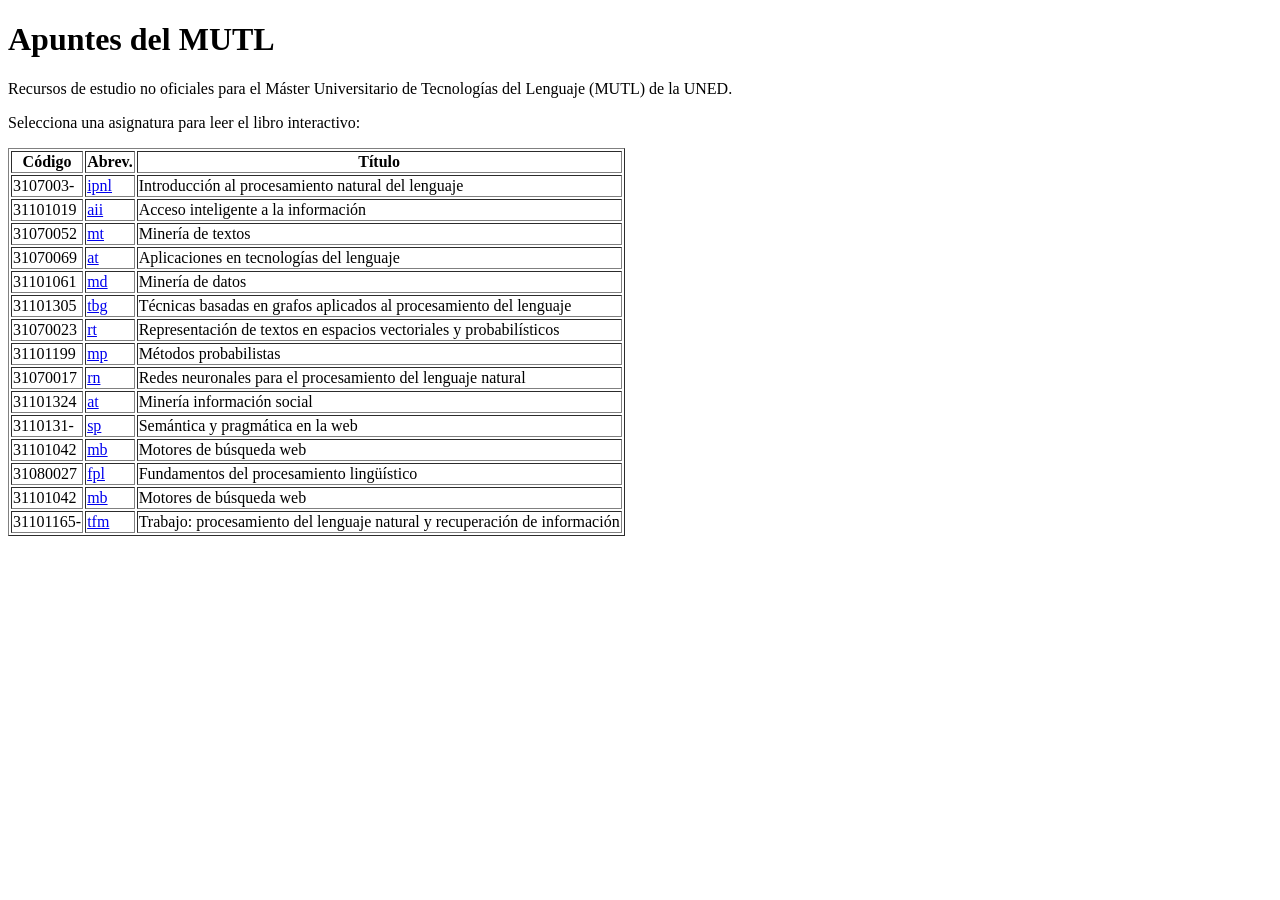
==== index.html @ e56ba247 "Versión inicial" ====
<!--
SPDX-FileCopyrightText: 2026 Colaboradores de apuntes-mutl-uned

SPDX-License-Identifier: CC-BY-4.0
-->

<!DOCTYPE html>
<html lang="es">
<head>
    <meta charset="UTF-8">
    <title>Máster universitario de tecnologías del lenguaje - UNED</title>
</head>
<body>
    <h1>Apuntes del MUTL</h1>
    <p>Recursos de estudio no oficiales para el Máster Universitario de Tecnologías del Lenguaje (MUTL) de la UNED.</p>
    <p>Selecciona una asignatura para leer el libro interactivo:</p>
    
    <table border="1">
      <thead>
        <tr>
          <th>Código</th>
          <th>Abrev.</th>
          <th>Título</th>
        </tr>
      </thead>
      <tbody>
        <tr>
          <td>3107003-</td>
          <td><a href="ipnl/">ipnl</a></td>
          <td>Introducción al procesamiento natural del lenguaje</td>
        </tr>
        <tr>
          <td>31101019</td>
          <td><a href="aii/">aii</a></td>
          <td>Acceso inteligente a la información</td>
        </tr>
        <tr>
          <td>31070052</td>
          <td><a href="mt/">mt</a></td>
          <td>Minería de textos</td>
        </tr>     
        <tr>
          <td>31070069</td>
          <td><a href="at/">at</a></td>
          <td>Aplicaciones en tecnologías del lenguaje</td>
        </tr>
                <tr>
          <td>31101061</td>
          <td><a href="md/">md</a></td>
          <td>Minería de datos</td>
        </tr>
                <tr>
          <td>31101305</td>
          <td><a href="tbg/">tbg</a></td>
          <td>Técnicas basadas en grafos aplicados al procesamiento del lenguaje</td>
        </tr>
                <tr>
          <td>31070023</td>
          <td><a href="rt/">rt</a></td>
          <td>Representación de textos en espacios vectoriales y probabilísticos</td>
        </tr>
                <tr>
          <td>31101199</td>
          <td><a href="mp/">mp</a></td>
          <td>Métodos probabilistas</td>
        </tr>
                <tr>
          <td>31070017</td>
          <td><a href="rn/">rn</a></td>
          <td>Redes neuronales para el procesamiento del lenguaje natural</td>
        </tr>
                <tr>
          <td>31101324</td>
          <td><a href="at/">at</a></td>
          <td>Minería información social</td>
        </tr>
        <tr>
          <td>3110131-</td>
          <td><a href="sp/">sp</a></td>
          <td>Semántica y pragmática en la web</td>
        </tr>
        <tr>
          <td>31101042</td>
          <td><a href="mb/">mb</a></td>
          <td>Motores de búsqueda web</td>
        </tr>
        <tr>
          <td>31080027</td>
          <td><a href="fpl/">fpl</a></td>
          <td>Fundamentos del procesamiento lingüístico</td>
        </tr>  
        <tr>
          <td>31101042</td>
          <td><a href="mb/">mb</a></td>
          <td>Motores de búsqueda web</td>
        </tr>
        <tr>
          <td>31101165-</td>
          <td><a href="tfm/">tfm</a></td>
          <td>Trabajo: procesamiento del lenguaje natural y recuperación de información</td>
        </tr>
      </tbody>
    </table>
</body>
</html>
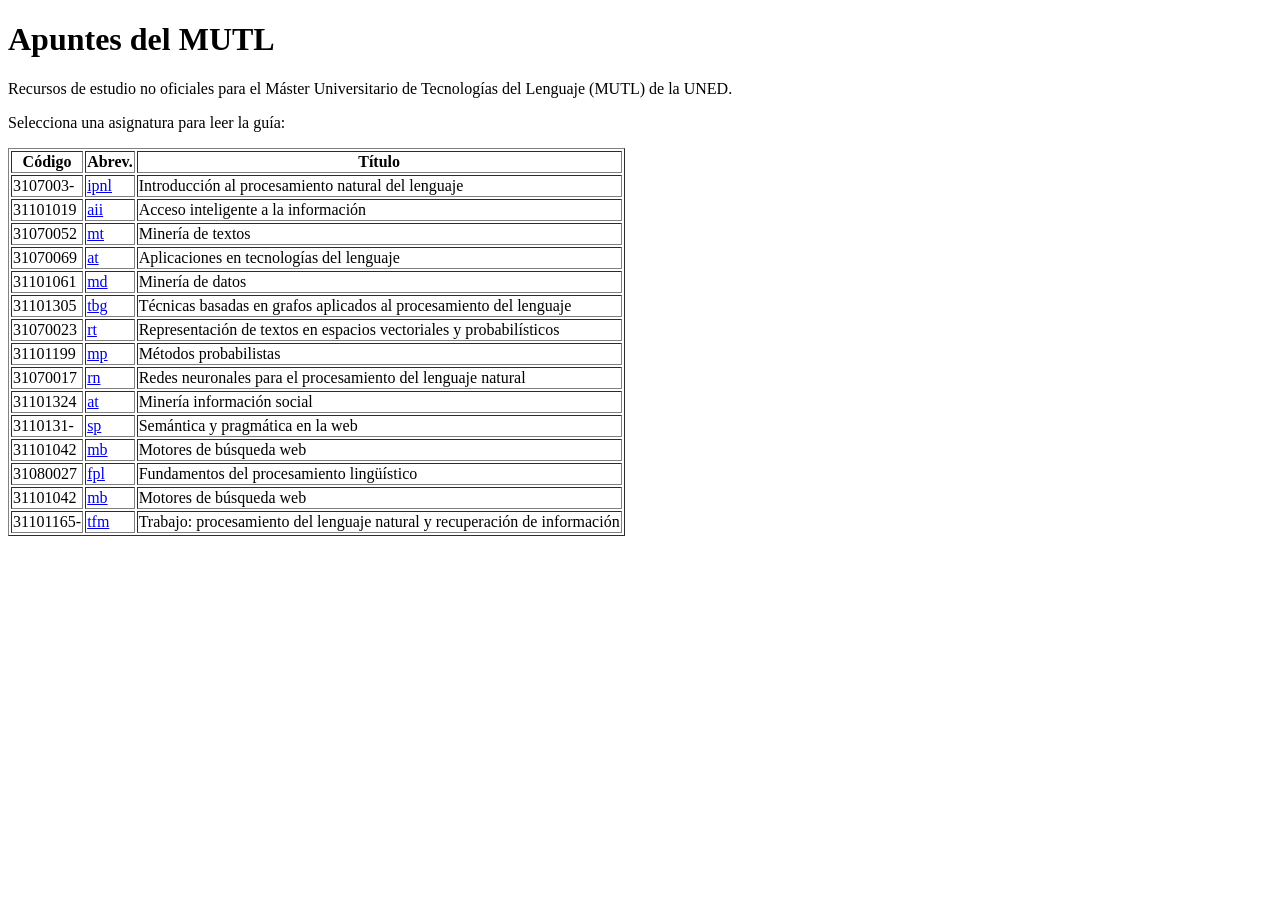
==== commit bdd2df4b: "Asignaturas" ====
--- a/index.html
+++ b/index.html
@@ -13,7 +13,7 @@
 <body>
     <h1>Apuntes del MUTL</h1>
     <p>Recursos de estudio no oficiales para el Máster Universitario de Tecnologías del Lenguaje (MUTL) de la UNED.</p>
-    <p>Selecciona una asignatura para leer el libro interactivo:</p>
+    <p>Selecciona una asignatura para leer la guía:</p>
     
     <table border="1">
       <thead>
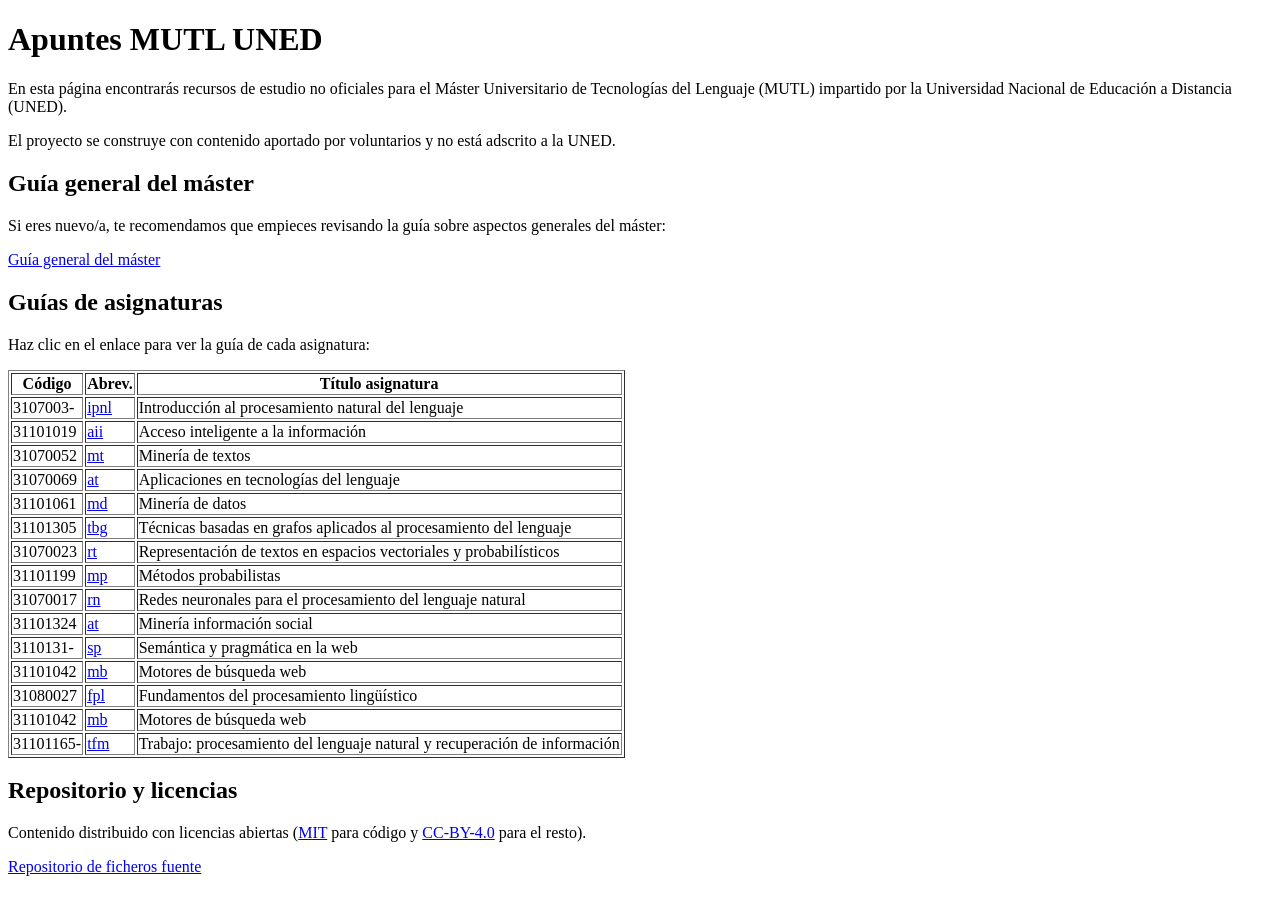
==== commit a42da875: "master y repositorio" ====
--- a/index.html
+++ b/index.html
@@ -11,16 +11,25 @@
     <title>Máster universitario de tecnologías del lenguaje - UNED</title>
 </head>
 <body>
-    <h1>Apuntes del MUTL</h1>
-    <p>Recursos de estudio no oficiales para el Máster Universitario de Tecnologías del Lenguaje (MUTL) de la UNED.</p>
-    <p>Selecciona una asignatura para leer la guía:</p>
+    <h1>Apuntes MUTL UNED</h1>
+    <p>En esta página encontrarás recursos de estudio no oficiales para el Máster Universitario de Tecnologías del Lenguaje (MUTL) impartido por la Universidad Nacional de Educación a Distancia (UNED).</p>
+    <p>El proyecto se construye con contenido aportado por voluntarios y no está adscrito a la UNED.</p>
+    
+    <h2>Guía general del máster</h2>
+    
+    <p>Si eres nuevo/a, te recomendamos que empieces revisando la guía sobre aspectos generales del máster:</p>
+    <p><a href="master/">Guía general del máster</a></p>
+    
+    <h2>Guías de asignaturas</h2>
+    
+    <p>Haz clic en el enlace para ver la guía de cada asignatura:</p>
     
     <table border="1">
       <thead>
         <tr>
           <th>Código</th>
           <th>Abrev.</th>
-          <th>Título</th>
+          <th>Título asignatura</th>
         </tr>
       </thead>
       <tbody>
@@ -44,32 +53,32 @@
           <td><a href="at/">at</a></td>
           <td>Aplicaciones en tecnologías del lenguaje</td>
         </tr>
-                <tr>
+        <tr>
           <td>31101061</td>
           <td><a href="md/">md</a></td>
           <td>Minería de datos</td>
         </tr>
-                <tr>
+        <tr>
           <td>31101305</td>
           <td><a href="tbg/">tbg</a></td>
           <td>Técnicas basadas en grafos aplicados al procesamiento del lenguaje</td>
         </tr>
-                <tr>
+        <tr>
           <td>31070023</td>
           <td><a href="rt/">rt</a></td>
           <td>Representación de textos en espacios vectoriales y probabilísticos</td>
         </tr>
-                <tr>
+        <tr>
           <td>31101199</td>
           <td><a href="mp/">mp</a></td>
           <td>Métodos probabilistas</td>
         </tr>
-                <tr>
+        <tr>
           <td>31070017</td>
           <td><a href="rn/">rn</a></td>
           <td>Redes neuronales para el procesamiento del lenguaje natural</td>
         </tr>
-                <tr>
+        <tr>
           <td>31101324</td>
           <td><a href="at/">at</a></td>
           <td>Minería información social</td>
@@ -101,5 +110,12 @@
         </tr>
       </tbody>
     </table>
+    
+    <h2>Repositorio y licencias</h2>
+    
+    Contenido distribuido con licencias abiertas (<a href="https://mit-license.org/" target="_blank">MIT</a> para código y <a href="https://creativecommons.org/licenses/by/4.0/deed.es" target="_blank">CC-BY-4.0</a>   para el resto).
+    
+    <p><a href="https://github.com/pmgallardo/apuntes-mutl-uned" target="_blank">Repositorio de ficheros fuente</a></p>
+    
 </body>
 </html>
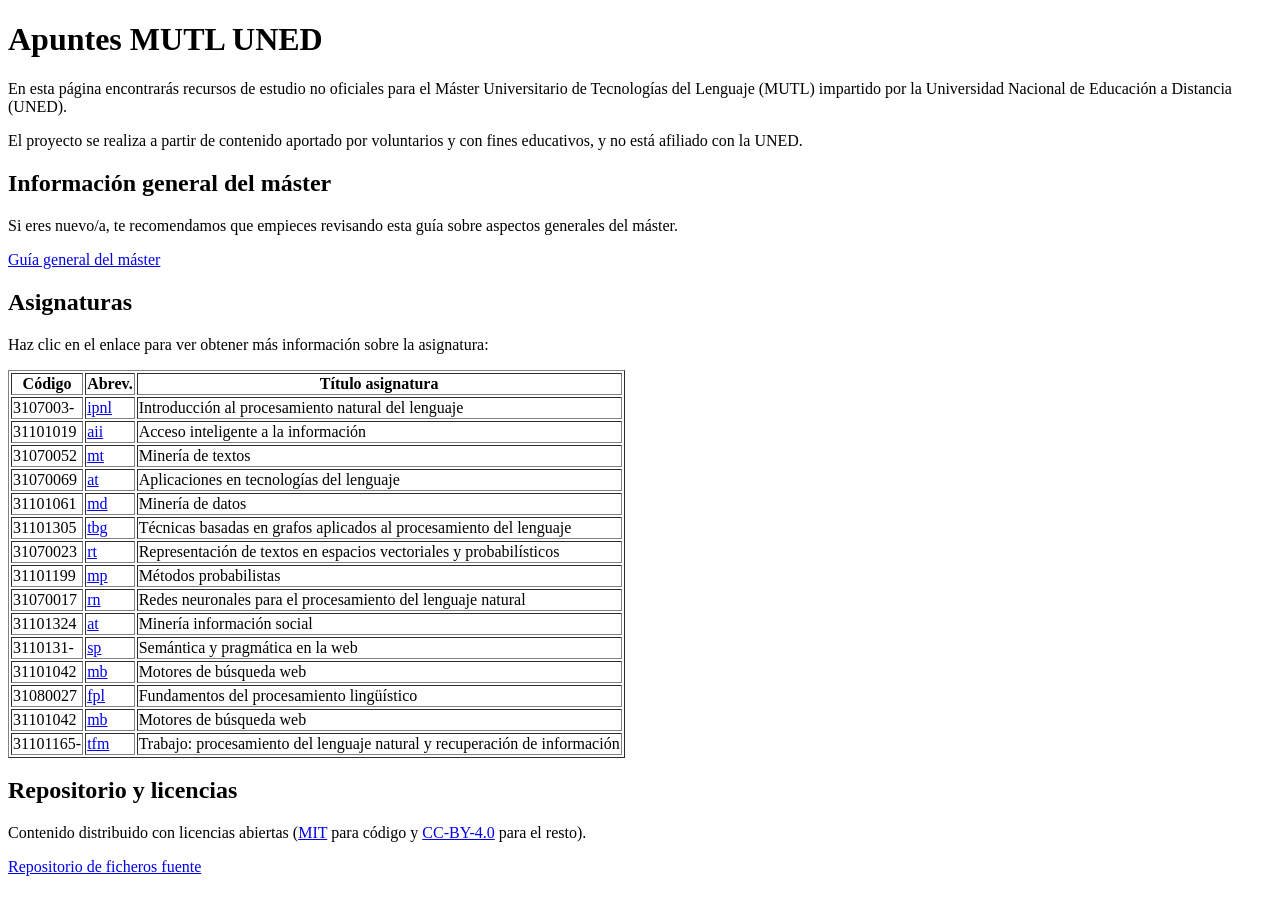
==== commit a5e8704f: "Licencia y título" ====
--- a/index.html
+++ b/index.html
@@ -1,28 +1,28 @@
 <!--
 SPDX-FileCopyrightText: 2026 Colaboradores de apuntes-mutl-uned
 
-SPDX-License-Identifier: CC-BY-4.0
+SPDX-License-Identifier: MIT
 -->
 
 <!DOCTYPE html>
 <html lang="es">
 <head>
     <meta charset="UTF-8">
-    <title>Máster universitario de tecnologías del lenguaje - UNED</title>
+    <title>Apuntes MUTL UNED</title>
 </head>
 <body>
     <h1>Apuntes MUTL UNED</h1>
     <p>En esta página encontrarás recursos de estudio no oficiales para el Máster Universitario de Tecnologías del Lenguaje (MUTL) impartido por la Universidad Nacional de Educación a Distancia (UNED).</p>
-    <p>El proyecto se construye con contenido aportado por voluntarios y no está adscrito a la UNED.</p>
+    <p>El proyecto se realiza a partir de contenido aportado por voluntarios y con fines educativos, y no está afiliado con la UNED.</p>
     
-    <h2>Guía general del máster</h2>
+    <h2>Información general del máster</h2>
     
-    <p>Si eres nuevo/a, te recomendamos que empieces revisando la guía sobre aspectos generales del máster:</p>
+    <p>Si eres nuevo/a, te recomendamos que empieces revisando esta guía sobre aspectos generales del máster.</p>
     <p><a href="master/">Guía general del máster</a></p>
     
-    <h2>Guías de asignaturas</h2>
+    <h2>Asignaturas</h2>
     
-    <p>Haz clic en el enlace para ver la guía de cada asignatura:</p>
+    <p>Haz clic en el enlace para ver obtener más información sobre la asignatura:</p>
     
     <table border="1">
       <thead>
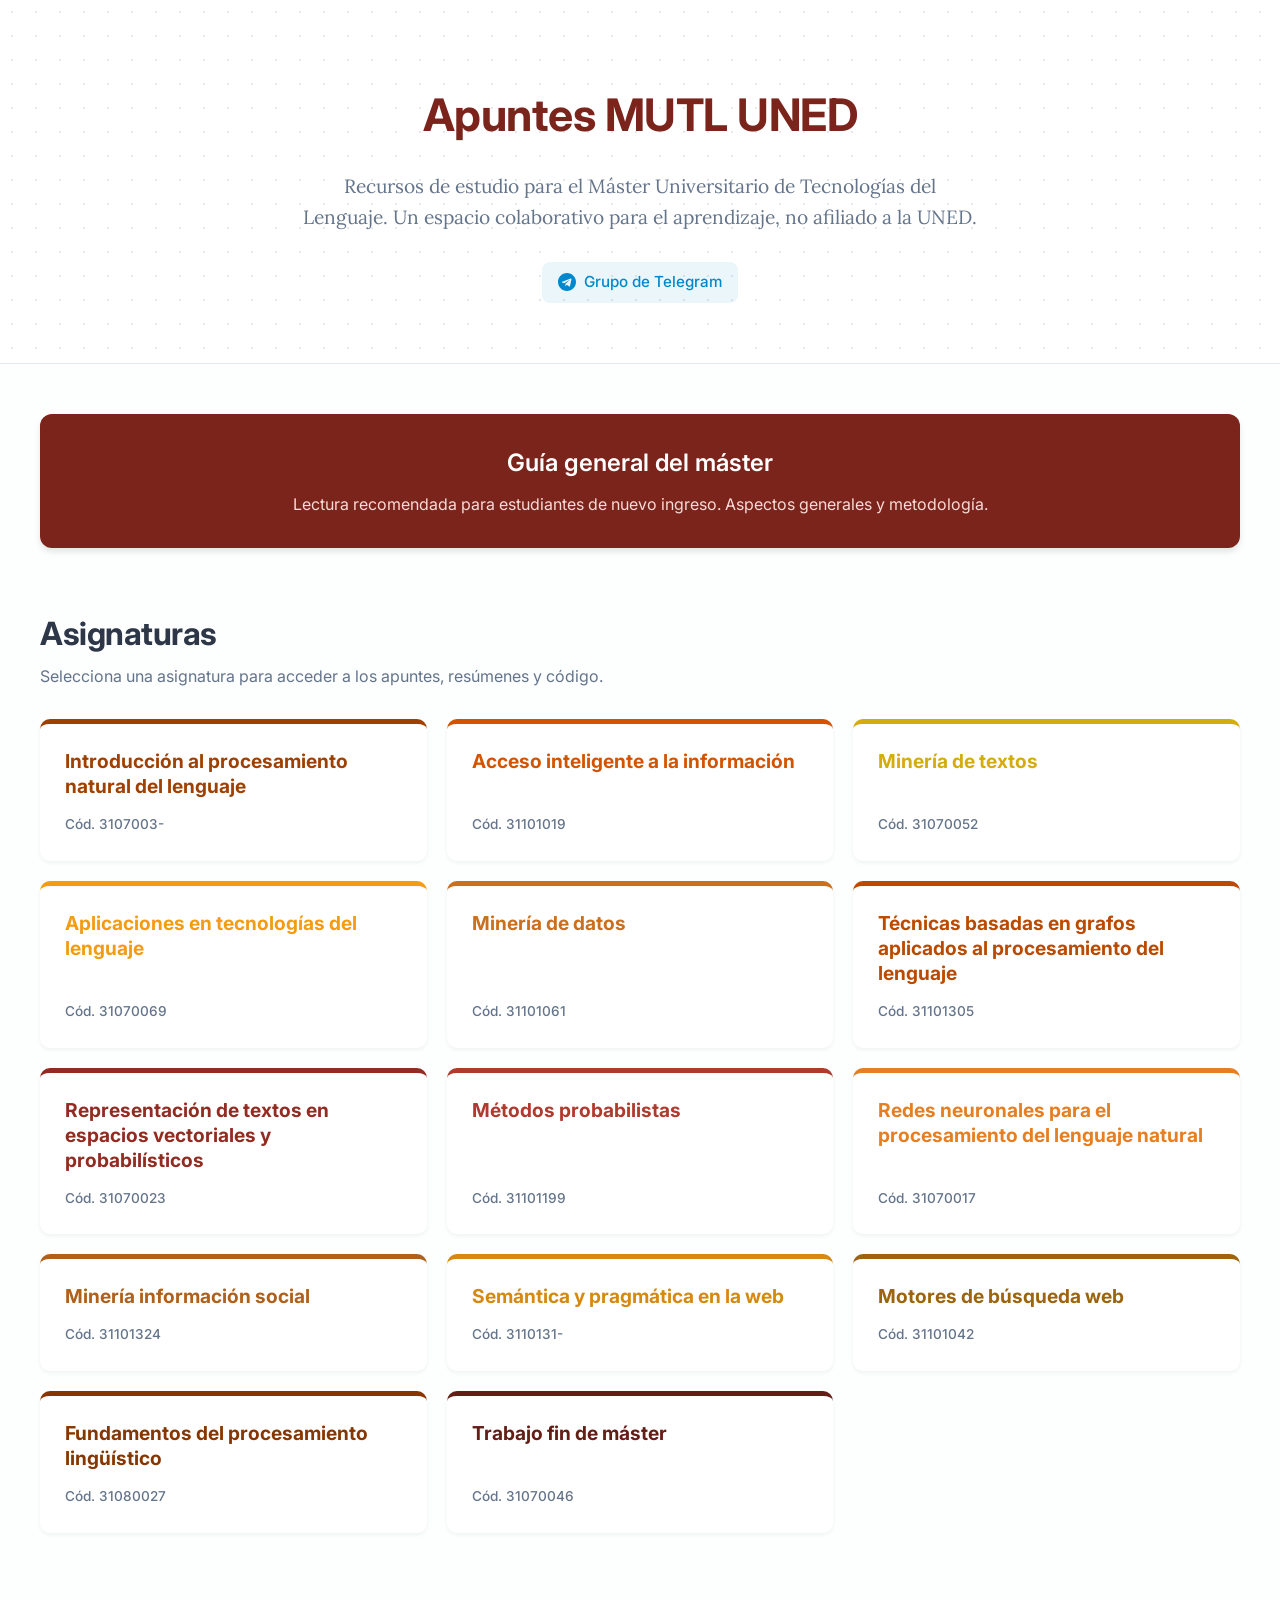
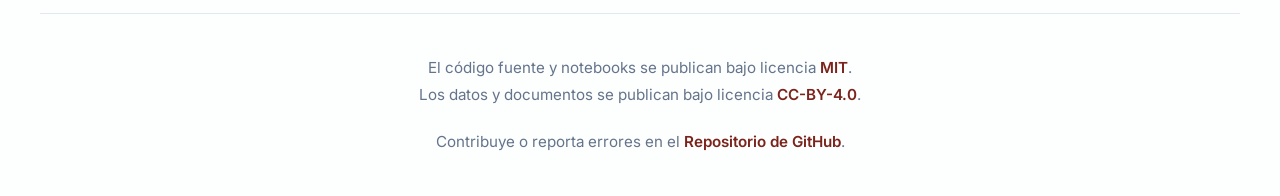
==== commit 07e27b69: "Fichero renombrado" ====
--- a/index.html
+++ b/index.html
@@ -1,121 +1,389 @@
+
 <!--
 SPDX-FileCopyrightText: 2026 Colaboradores de apuntes-mutl-uned
-
 SPDX-License-Identifier: MIT
 -->
-
 <!DOCTYPE html>
 <html lang="es">
 <head>
     <meta charset="UTF-8">
+    <meta name="viewport" content="width=device-width, initial-scale=1.0">
     <title>Apuntes MUTL UNED</title>
+    
+    <link rel="preconnect" href="https://fonts.googleapis.com">
+    <link rel="preconnect" href="https://fonts.gstatic.com" crossorigin>
+    <link href="https://fonts.googleapis.com/css2?family=Inter:wght@400;500;600;700&family=Lora:ital,wght@0,400;0,600;1,400&display=swap" rel="stylesheet">
+
+    <style>
+        /* =========================================
+           PALETA DE COLORES (Gama Cálidos/Tierras)
+           ========================================= */
+        :root {
+            --color-master: #7B241C; /* Granate principal */
+            
+            --color-ipnl:   #A04000; /* Terracota */
+            --color-aii:    #D35400; /* Naranja Quemado */
+            --color-mt:     #D4AC0D; /* Ocre */
+            --color-at:     #F39C12; /* Ámbar */
+            --color-md:     #CA6F1E; /* Bronce */
+            --color-tbg:    #BA4A00; /* Rojizo */
+            --color-rt:     #922B21; /* Rojo oscuro */
+            --color-mp:     #B03A2E; /* Rojo óxido */
+            --color-rn:     #E67E22; /* Zanahoria */
+            --color-mis:    #AF601A; /* Marrón cálido */
+            --color-sp:     #D68910; /* Miel */
+            --color-mb:     #9C640C; /* Dorado oscuro */
+            --color-fpl:    #873600; /* Caoba */
+            --color-tfm:    #641E16; /* Granate muy oscuro */
+
+            --bg-page: #FDFEFE;
+            --text-main: #2D3748;
+            --text-muted: #64748B;
+            --telegram-blue: #0088cc;
+        }
+
+        /* =========================================
+           ESTILOS BASE
+           ========================================= */
+        body {
+            font-family: 'Lora', serif;
+            background-color: var(--bg-page);
+            color: var(--text-main);
+            line-height: 1.6;
+            margin: 0;
+            padding: 0;
+        }
+
+        h1, h2, h3, h4, .ui-text {
+            font-family: 'Inter', sans-serif;
+        }
+
+        a { text-decoration: none; }
+
+        .container {
+            max-width: 1200px;
+            margin: 0 auto;
+            padding: 0 20px 40px 20px;
+        }
+
+        /* =========================================
+           CABECERA TIPO "HERO"
+           ========================================= */
+        .hero {
+            background-color: #ffffff;
+            background-image: radial-gradient(#E5E7EB 1px, transparent 1px);
+            background-size: 24px 24px;
+            padding: 80px 20px 60px 20px;
+            text-align: center;
+            border-bottom: 1px solid #E2E8F0;
+            margin-bottom: 50px;
+        }
+
+        .hero h1 {
+            color: var(--color-master);
+            font-size: 2.8rem;
+            margin: 0 0 15px 0;
+            letter-spacing: -0.5px;
+            font-weight: 700;
+        }
+
+        .intro-text {
+            max-width: 800px;
+            margin: 0 auto 30px auto;
+            font-size: 1.2rem;
+            color: var(--text-muted);
+            text-wrap: balance;
+        }
+
+        /* Botón Telegram Secundario */
+        .link-telegram {
+            display: inline-flex;
+            align-items: center;
+            gap: 8px;
+            color: var(--telegram-blue);
+            font-family: 'Inter', sans-serif;
+            font-weight: 500;
+            font-size: 0.95rem;
+            padding: 8px 16px;
+            border-radius: 8px;
+            background: rgba(0, 136, 204, 0.08);
+            transition: background 0.2s, color 0.2s;
+        }
+
+        .link-telegram:hover {
+            background: rgba(0, 136, 204, 0.15);
+            color: #006699;
+        }
+
+        .link-telegram svg {
+            width: 18px;
+            height: 18px;
+            fill: currentColor;
+        }
+
+        /* =========================================
+           GUÍA DEL MÁSTER
+           ========================================= */
+        .master-card {
+            background: var(--color-master);
+            color: white;
+            border-radius: 12px;
+            padding: 30px;
+            text-align: center;
+            margin-bottom: 60px;
+            box-shadow: 0 4px 6px rgba(0,0,0,0.1);
+            transition: transform 0.2s;
+            display: block;
+        }
+        
+        .master-card:hover { transform: translateY(-5px); }
+        .master-card h2 { color: white; margin: 0 0 10px 0; font-weight: 600; }
+        .master-card p { margin: 0; color: #FADBD8; font-family: 'Inter', sans-serif; }
+
+        /* =========================================
+           GRID Y SEPARADORES
+           ========================================= */
+        .section-header {
+            margin-bottom: 30px;
+        }
+
+        .section-header h2 {
+            color: var(--text-main);
+            font-size: 2rem;
+            margin-bottom: 5px;
+            font-weight: 700;
+            letter-spacing: -0.5px;
+        }
+
+        .section-header p {
+            color: var(--text-muted);
+            margin: 0;
+            font-family: 'Inter', sans-serif;
+        }
+
+        .grid {
+            display: grid;
+            grid-template-columns: repeat(auto-fill, minmax(320px, 1fr));
+            gap: 20px;
+        }
+
+        /* =========================================
+           TARJETAS DE ASIGNATURA
+           ========================================= */
+        .card {
+            background: white;
+            border-radius: 10px;
+            padding: 25px;
+            border-top: 5px solid; 
+            box-shadow: 0 2px 4px rgba(0,0,0,0.05);
+            transition: transform 0.2s, box-shadow 0.2s;
+            display: flex;
+            flex-direction: column;
+        }
+
+        .card:hover {
+            transform: translateY(-5px);
+            box-shadow: 0 10px 15px rgba(0,0,0,0.1);
+        }
+
+        .card.ipnl { border-color: var(--color-ipnl); } .card.ipnl h3 { color: var(--color-ipnl); }
+        .card.aii { border-color: var(--color-aii); } .card.aii h3 { color: var(--color-aii); }
+        .card.mt { border-color: var(--color-mt); } .card.mt h3 { color: var(--color-mt); }
+        .card.at { border-color: var(--color-at); } .card.at h3 { color: var(--color-at); }
+        .card.md { border-color: var(--color-md); } .card.md h3 { color: var(--color-md); }
+        .card.tbg { border-color: var(--color-tbg); } .card.tbg h3 { color: var(--color-tbg); }
+        .card.rt { border-color: var(--color-rt); } .card.rt h3 { color: var(--color-rt); }
+        .card.mp { border-color: var(--color-mp); } .card.mp h3 { color: var(--color-mp); }
+        .card.rn { border-color: var(--color-rn); } .card.rn h3 { color: var(--color-rn); }
+        .card.mis { border-color: var(--color-mis); } .card.mis h3 { color: var(--color-mis); }
+        .card.sp { border-color: var(--color-sp); } .card.sp h3 { color: var(--color-sp); }
+        .card.mb { border-color: var(--color-mb); } .card.mb h3 { color: var(--color-mb); }
+        .card.fpl { border-color: var(--color-fpl); } .card.fpl h3 { color: var(--color-fpl); }
+        .card.tfm { border-color: var(--color-tfm); } .card.tfm h3 { color: var(--color-tfm); }
+
+        .card h3 {
+            margin: 0 0 15px 0;
+            font-size: 1.2rem;
+            line-height: 1.3;
+        }
+
+        .card-meta {
+            margin-top: auto;
+            display: flex;
+            justify-content: space-between;
+            font-family: 'Inter', sans-serif;
+            font-size: 0.85rem;
+            color: var(--text-muted);
+            font-weight: 500;
+        }
+
+        /* =========================================
+           FOOTER Y LICENCIAS
+           ========================================= */
+        footer {
+            margin-top: 80px;
+            padding-top: 40px;
+            border-top: 1px solid #E2E8F0;
+            text-align: center;
+            font-family: 'Inter', sans-serif;
+            font-size: 0.95rem;
+            color: var(--text-muted);
+            line-height: 1.8;
+        }
+
+        footer a { 
+            color: var(--color-master); 
+            font-weight: 600; 
+            text-decoration: underline; 
+            text-decoration-color: transparent; 
+            transition: text-decoration-color 0.2s;
+        }
+        
+        footer a:hover { 
+            text-decoration-color: var(--color-master); 
+        }
+        
+        .footer-licenses { margin-bottom: 20px; }
+    </style>
 </head>
 <body>
+
+<header class="hero">
     <h1>Apuntes MUTL UNED</h1>
-    <p>En esta página encontrarás recursos de estudio no oficiales para el Máster Universitario de Tecnologías del Lenguaje (MUTL) impartido por la Universidad Nacional de Educación a Distancia (UNED).</p>
-    <p>El proyecto se realiza a partir de contenido aportado por voluntarios y con fines educativos, y no está afiliado con la UNED.</p>
+    <div class="intro-text">
+        <p>Recursos de estudio para el Máster Universitario de Tecnologías del Lenguaje. Un espacio colaborativo para el aprendizaje, no afiliado a la UNED.</p>
+    </div>
+    <a href="t.me" target="_blank" class="link-telegram">
+        <svg viewBox="0 0 24 24">
+            <path d="M12 0C5.373 0 0 5.373 0 12s5.373 12 12 12 12-5.373 12-12S18.627 0 12 0zm5.894 8.221l-1.97 9.28c-.145.658-.537.818-1.084.508l-3-2.21-1.446 1.394c-.14.18-.357.295-.6.295-.002 0-.003 0-.005 0l.213-3.054 5.56-5.022c.24-.213-.054-.334-.373-.121l-6.869 4.326-2.96-.924c-.64-.203-.658-.64.135-.954l11.566-4.458c.538-.196 1.006.128.832.94z"/>
+        </svg>
+        Grupo de Telegram
+    </a>
+</header>
+
+<div class="container">
+
+    <a href="master/" class="master-card ui-text">
+        <h2>Guía general del máster</h2>
+        <p>Lectura recomendada para estudiantes de nuevo ingreso. Aspectos generales y metodología.</p>
+    </a>
+
+    <div class="section-header">
+        <h2>Asignaturas</h2>
+        <p>Selecciona una asignatura para acceder a los apuntes, resúmenes y código.</p>
+    </div>
     
-    <h2>Información general del máster</h2>
-    
-    <p>Si eres nuevo/a, te recomendamos que empieces revisando esta guía sobre aspectos generales del máster.</p>
-    <p><a href="master/">Guía general del máster</a></p>
-    
-    <h2>Asignaturas</h2>
-    
-    <p>Haz clic en el enlace para ver obtener más información sobre la asignatura:</p>
-    
-    <table border="1">
-      <thead>
-        <tr>
-          <th>Código</th>
-          <th>Abrev.</th>
-          <th>Título asignatura</th>
-        </tr>
-      </thead>
-      <tbody>
-        <tr>
-          <td>3107003-</td>
-          <td><a href="ipnl/">ipnl</a></td>
-          <td>Introducción al procesamiento natural del lenguaje</td>
-        </tr>
-        <tr>
-          <td>31101019</td>
-          <td><a href="aii/">aii</a></td>
-          <td>Acceso inteligente a la información</td>
-        </tr>
-        <tr>
-          <td>31070052</td>
-          <td><a href="mt/">mt</a></td>
-          <td>Minería de textos</td>
-        </tr>     
-        <tr>
-          <td>31070069</td>
-          <td><a href="at/">at</a></td>
-          <td>Aplicaciones en tecnologías del lenguaje</td>
-        </tr>
-        <tr>
-          <td>31101061</td>
-          <td><a href="md/">md</a></td>
-          <td>Minería de datos</td>
-        </tr>
-        <tr>
-          <td>31101305</td>
-          <td><a href="tbg/">tbg</a></td>
-          <td>Técnicas basadas en grafos aplicados al procesamiento del lenguaje</td>
-        </tr>
-        <tr>
-          <td>31070023</td>
-          <td><a href="rt/">rt</a></td>
-          <td>Representación de textos en espacios vectoriales y probabilísticos</td>
-        </tr>
-        <tr>
-          <td>31101199</td>
-          <td><a href="mp/">mp</a></td>
-          <td>Métodos probabilistas</td>
-        </tr>
-        <tr>
-          <td>31070017</td>
-          <td><a href="rn/">rn</a></td>
-          <td>Redes neuronales para el procesamiento del lenguaje natural</td>
-        </tr>
-        <tr>
-          <td>31101324</td>
-          <td><a href="at/">at</a></td>
-          <td>Minería información social</td>
-        </tr>
-        <tr>
-          <td>3110131-</td>
-          <td><a href="sp/">sp</a></td>
-          <td>Semántica y pragmática en la web</td>
-        </tr>
-        <tr>
-          <td>31101042</td>
-          <td><a href="mb/">mb</a></td>
-          <td>Motores de búsqueda web</td>
-        </tr>
-        <tr>
-          <td>31080027</td>
-          <td><a href="fpl/">fpl</a></td>
-          <td>Fundamentos del procesamiento lingüístico</td>
-        </tr>  
-        <tr>
-          <td>31101042</td>
-          <td><a href="mb/">mb</a></td>
-          <td>Motores de búsqueda web</td>
-        </tr>
-        <tr>
-          <td>31101165-</td>
-          <td><a href="tfm/">tfm</a></td>
-          <td>Trabajo: procesamiento del lenguaje natural y recuperación de información</td>
-        </tr>
-      </tbody>
-    </table>
-    
-    <h2>Repositorio y licencias</h2>
-    
-    Contenido distribuido con licencias abiertas (<a href="https://mit-license.org/" target="_blank">MIT</a> para código y <a href="https://creativecommons.org/licenses/by/4.0/deed.es" target="_blank">CC-BY-4.0</a>   para el resto).
-    
-    <p><a href="https://github.com/pmgallardo/apuntes-mutl-uned" target="_blank">Repositorio de ficheros fuente</a></p>
-    
+    <div class="grid">
+        <a href="ipnl/" class="card ipnl">
+            <h3>Introducción al procesamiento natural del lenguaje</h3>
+            <div class="card-meta">
+                <span>Cód. 3107003-</span>
+            </div>
+        </a>
+
+        <a href="aii/" class="card aii">
+            <h3>Acceso inteligente a la información</h3>
+            <div class="card-meta">
+                <span>Cód. 31101019</span>
+            </div>
+        </a>
+
+        <a href="mt/" class="card mt">
+            <h3>Minería de textos</h3>
+            <div class="card-meta">
+                <span>Cód. 31070052</span>
+            </div>
+        </a>
+
+        <a href="at/" class="card at">
+            <h3>Aplicaciones en tecnologías del lenguaje</h3>
+            <div class="card-meta">
+                <span>Cód. 31070069</span>
+            </div>
+        </a>
+
+        <a href="md/" class="card md">
+            <h3>Minería de datos</h3>
+            <div class="card-meta">
+                <span>Cód. 31101061</span>
+            </div>
+        </a>
+
+        <a href="tbg/" class="card tbg">
+            <h3>Técnicas basadas en grafos aplicados al procesamiento del lenguaje</h3>
+            <div class="card-meta">
+                <span>Cód. 31101305</span>
+            </div>
+        </a>
+
+        <a href="rt/" class="card rt">
+            <h3>Representación de textos en espacios vectoriales y probabilísticos</h3>
+            <div class="card-meta">
+                <span>Cód. 31070023</span>
+            </div>
+        </a>
+
+        <a href="mp/" class="card mp">
+            <h3>Métodos probabilistas</h3>
+            <div class="card-meta">
+                <span>Cód. 31101199</span>
+            </div>
+        </a>
+
+        <a href="rn/" class="card rn">
+            <h3>Redes neuronales para el procesamiento del lenguaje natural</h3>
+            <div class="card-meta">
+                <span>Cód. 31070017</span>
+            </div>
+        </a>
+
+        <a href="mis/" class="card mis">
+            <h3>Minería información social</h3>
+            <div class="card-meta">
+                <span>Cód. 31101324</span>
+            </div>
+        </a>
+
+        <a href="sp/" class="card sp">
+            <h3>Semántica y pragmática en la web</h3>
+            <div class="card-meta">
+                <span>Cód. 3110131-</span>
+            </div>
+        </a>
+
+        <a href="mb/" class="card mb">
+            <h3>Motores de búsqueda web</h3>
+            <div class="card-meta">
+                <span>Cód. 31101042</span>
+            </div>
+        </a>
+
+        <a href="fpl/" class="card fpl">
+            <h3>Fundamentos del procesamiento lingüístico</h3>
+            <div class="card-meta">
+                <span>Cód. 31080027</span>
+            </div>
+        </a>
+
+        <a href="tfm/" class="card tfm">
+            <h3>Trabajo fin de máster</h3>
+            <div class="card-meta">
+                <span>Cód. 31070046</span>
+            </div>
+        </a>
+    </div>
+
+    <footer>
+        <div class="footer-licenses">
+            El código fuente y notebooks se publican bajo licencia <a href="https://mit-license.org/" target="_blank">MIT</a>.<br>
+            Los datos y documentos se publican bajo licencia <a href="https://creativecommons.org/licenses/by/4.0/deed.es" target="_blank">CC-BY-4.0</a>.
+        </div>
+        <div>
+            Contribuye o reporta errores en el <a href="https://github.com/pmgallardo/apuntes-mutl-uned" target="_blank">Repositorio de GitHub</a>.
+        </div>
+    </footer>
+
+</div>
+
 </body>
 </html>
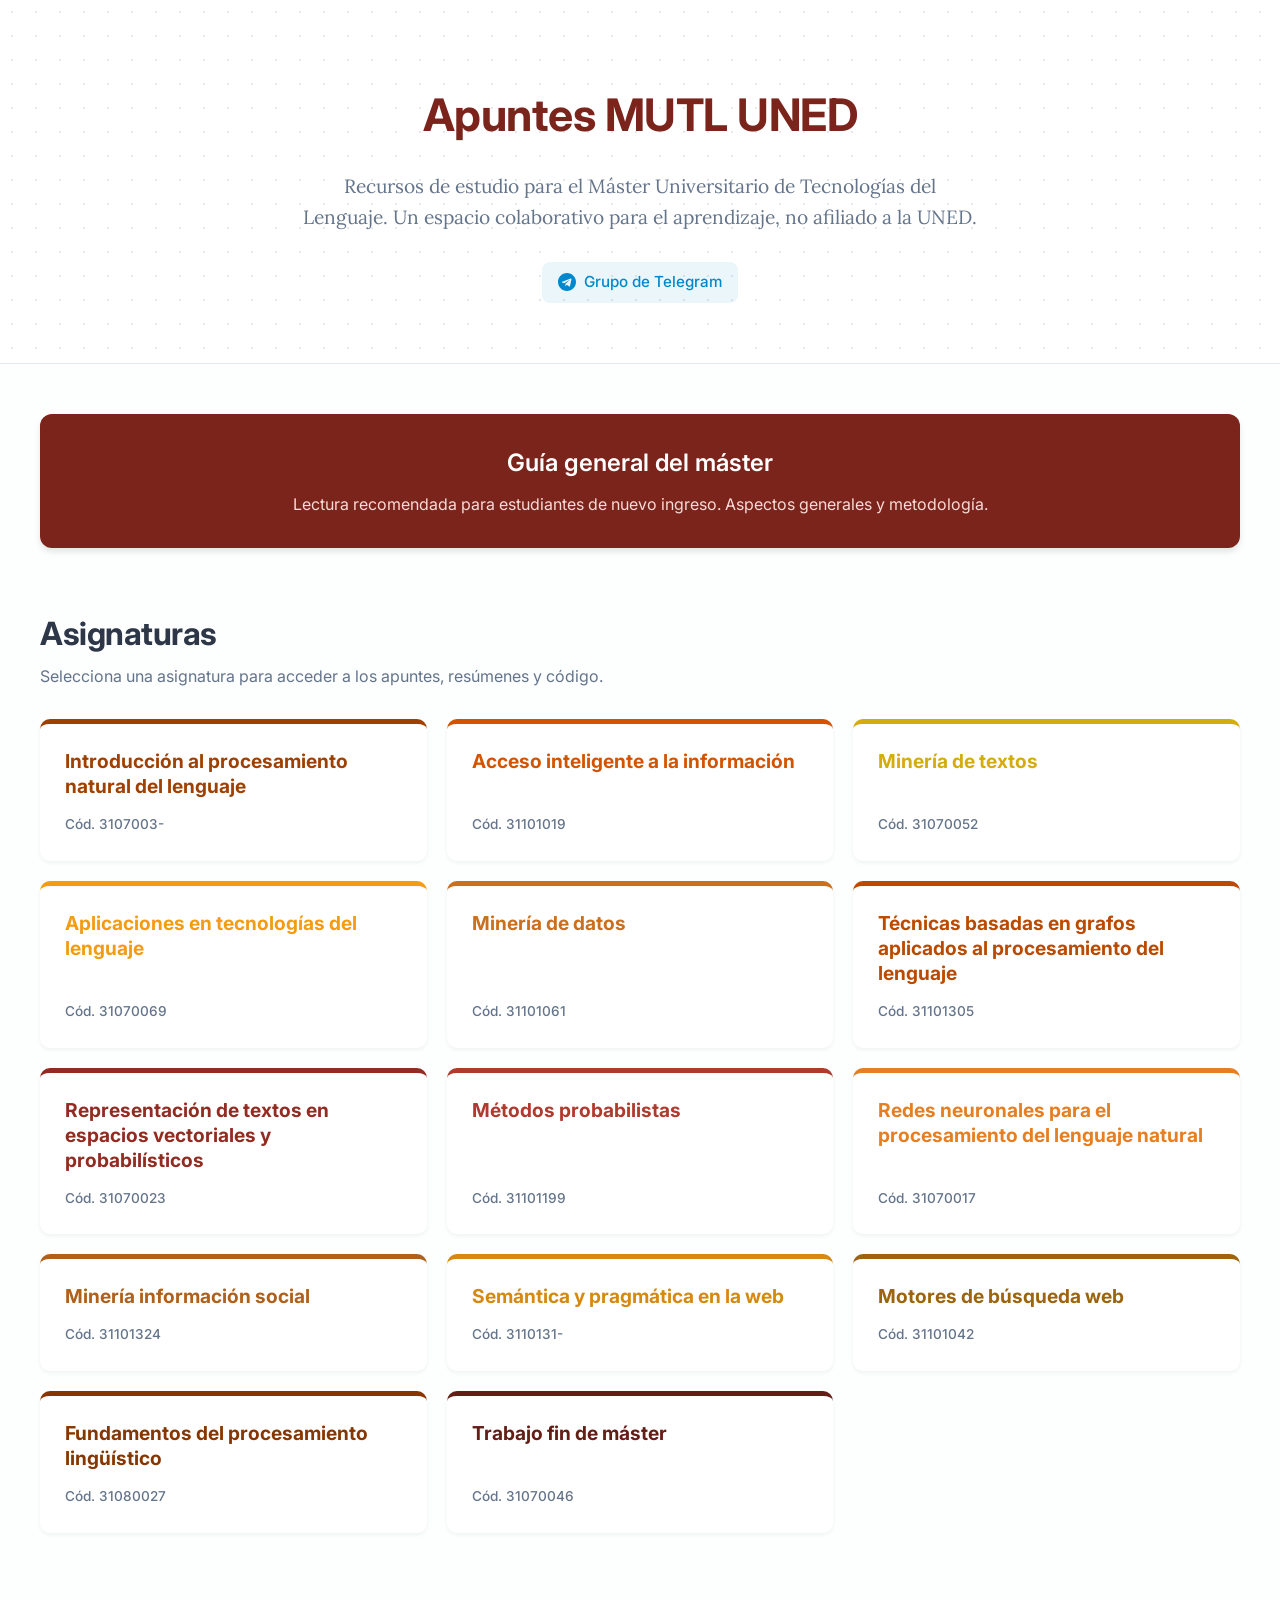
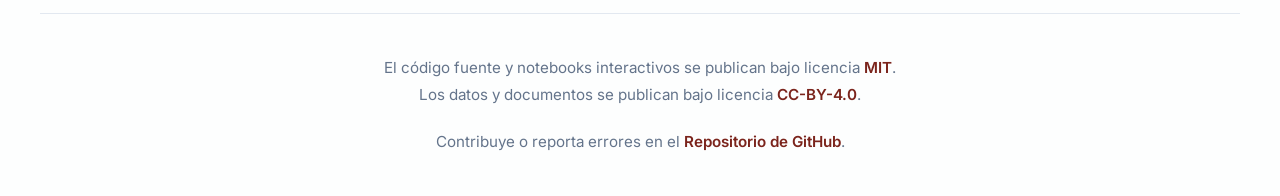
==== commit 89569956: "Makefiles asignaturas" ====
--- a/index.html
+++ b/index.html
@@ -30,7 +30,7 @@
             --color-rt:     #922B21; /* Rojo oscuro */
             --color-mp:     #B03A2E; /* Rojo óxido */
             --color-rn:     #E67E22; /* Zanahoria */
-            --color-mis:    #AF601A; /* Marrón cálido */
+            --color-ms:     #AF601A; /* Marrón cálido */
             --color-sp:     #D68910; /* Miel */
             --color-mb:     #9C640C; /* Dorado oscuro */
             --color-fpl:    #873600; /* Caoba */
@@ -195,7 +195,7 @@
         .card.rt { border-color: var(--color-rt); } .card.rt h3 { color: var(--color-rt); }
         .card.mp { border-color: var(--color-mp); } .card.mp h3 { color: var(--color-mp); }
         .card.rn { border-color: var(--color-rn); } .card.rn h3 { color: var(--color-rn); }
-        .card.mis { border-color: var(--color-mis); } .card.mis h3 { color: var(--color-mis); }
+        .card.ms { border-color: var(--color-ms); } .card.ms h3 { color: var(--color-ms); }
         .card.sp { border-color: var(--color-sp); } .card.sp h3 { color: var(--color-sp); }
         .card.mb { border-color: var(--color-mb); } .card.mb h3 { color: var(--color-mb); }
         .card.fpl { border-color: var(--color-fpl); } .card.fpl h3 { color: var(--color-fpl); }
@@ -253,7 +253,7 @@
     <div class="intro-text">
         <p>Recursos de estudio para el Máster Universitario de Tecnologías del Lenguaje. Un espacio colaborativo para el aprendizaje, no afiliado a la UNED.</p>
     </div>
-    <a href="t.me" target="_blank" class="link-telegram">
+    <a href="https://t.me/+1RJx_dxBqSRkMjQ8" target="_blank" class="link-telegram">
         <svg viewBox="0 0 24 24">
             <path d="M12 0C5.373 0 0 5.373 0 12s5.373 12 12 12 12-5.373 12-12S18.627 0 12 0zm5.894 8.221l-1.97 9.28c-.145.658-.537.818-1.084.508l-3-2.21-1.446 1.394c-.14.18-.357.295-.6.295-.002 0-.003 0-.005 0l.213-3.054 5.56-5.022c.24-.213-.054-.334-.373-.121l-6.869 4.326-2.96-.924c-.64-.203-.658-.64.135-.954l11.566-4.458c.538-.196 1.006.128.832.94z"/>
         </svg>
@@ -337,7 +337,7 @@
             </div>
         </a>
 
-        <a href="mis/" class="card mis">
+        <a href="ms/" class="card ms">
             <h3>Minería información social</h3>
             <div class="card-meta">
                 <span>Cód. 31101324</span>
@@ -375,7 +375,7 @@
 
     <footer>
         <div class="footer-licenses">
-            El código fuente y notebooks se publican bajo licencia <a href="https://mit-license.org/" target="_blank">MIT</a>.<br>
+            El código fuente y notebooks interactivos se publican bajo licencia <a href="https://mit-license.org/" target="_blank">MIT</a>.<br>
             Los datos y documentos se publican bajo licencia <a href="https://creativecommons.org/licenses/by/4.0/deed.es" target="_blank">CC-BY-4.0</a>.
         </div>
         <div>
